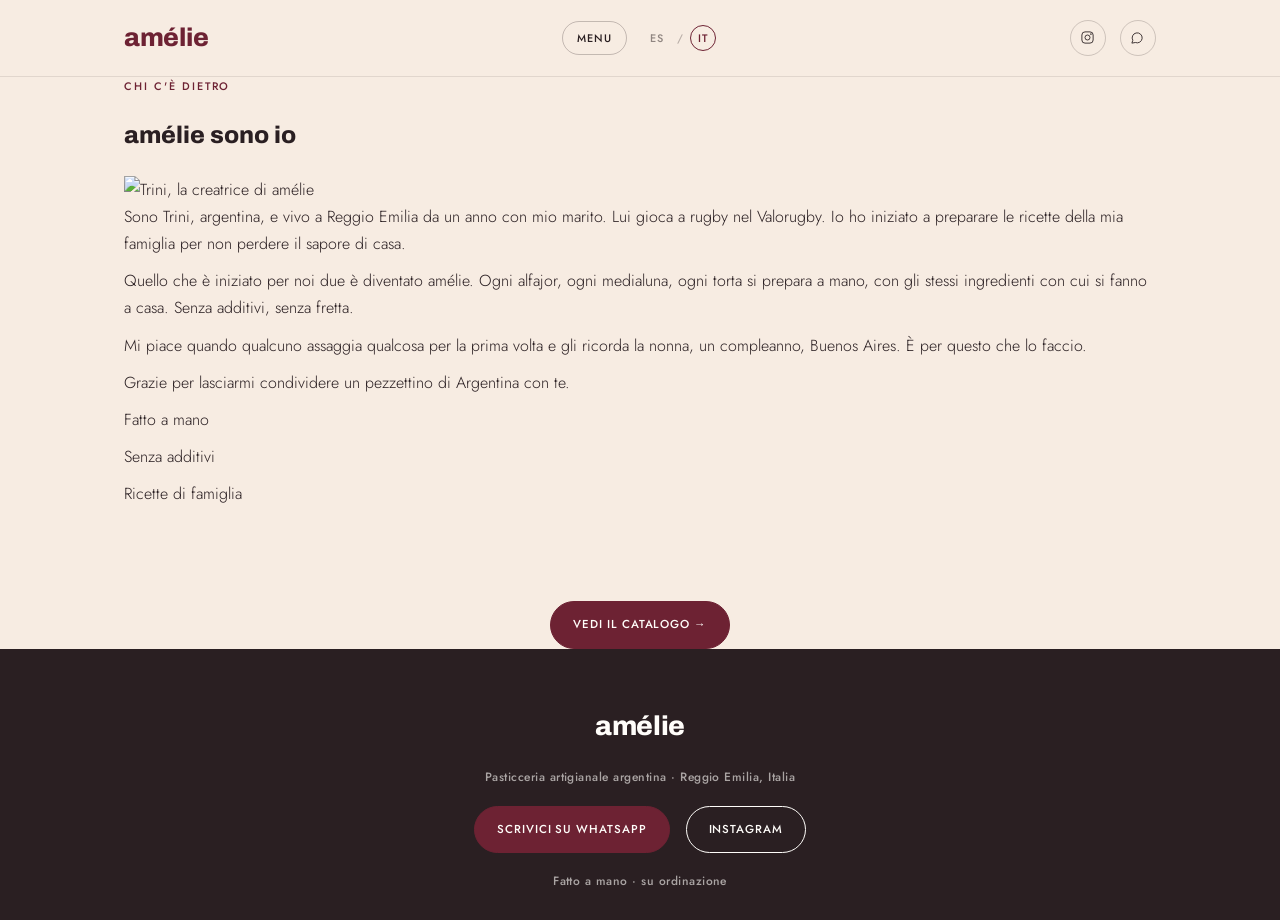
==== chi-siamo.html @ e8202a71 "Add files via upload" ====
<!DOCTYPE html>
<html lang="it">
<head>
<meta charset="UTF-8">
<meta name="viewport" content="width=device-width, initial-scale=1.0">
<title>amélie — Chi siamo</title>
<meta name="description" content="Scopri la storia dietro amélie: pasticceria artigianale argentina fatta a mano a Reggio Emilia, Italia.">
<link rel="canonical" href="https://www.amelie-argentina.com/chi-siamo.html">
<link rel="alternate" hreflang="es" href="https://www.amelie-argentina.com/nosotros.html">
<link rel="alternate" hreflang="it" href="https://www.amelie-argentina.com/chi-siamo.html">

<link rel="preconnect" href="https://fonts.googleapis.com">
<link rel="preconnect" href="https://fonts.gstatic.com" crossorigin>
<link href="https://fonts.googleapis.com/css2?family=Archivo:wght@700;800&family=Jost:wght@300;500&display=swap" rel="stylesheet">
<link rel="stylesheet" href="style.css">
<link rel="icon" type="image/svg+xml" href="favicon.svg">
</head>
<body>

<script>
  const CONFIG = {
    whatsappNumber: "393509228970",
    instagramUrl: "https://www.instagram.com/amelie.argentina.a/"
  };
  const STRINGS = { waGeneric: "Ciao! Vorrei fare una domanda." };
</script>

<header class="topbar">
  <div class="wrap">
    <a href="it.html" class="brand">amélie</a>
    <div class="top-mid">
      <div class="nav-menu-wrap">
        <button class="nav-menu-btn" id="nav-menu-btn">Menu</button>
        <nav class="nav-menu-panel" id="nav-menu-panel">
          <a href="it.html#top">Home</a>
          <a href="chi-siamo.html">Chi siamo</a>
          <a href="contatti.html">Contatti</a>
          <a href="alfajor.html">Cos'è un alfajor?</a>
          <a href="medialuna.html">Cosa sono le medialunas?</a>
        </nav>
      </div>
      <div class="lang-switch">
        <a href="nosotros.html">ES</a>
        <span class="sep">/</span>
        <a href="chi-siamo.html" class="active">IT</a>
      </div>
    </div>
    <div class="top-actions">
      <a class="icon-link" id="ig-link" href="#" target="_blank" rel="noopener" aria-label="Instagram">
        <svg viewBox="0 0 24 24" fill="none" stroke-width="1.4"><rect x="3" y="3" width="18" height="18" rx="5"/><circle cx="12" cy="12" r="4"/><circle cx="17.5" cy="6.5" r="0.6" fill="currentColor"/></svg>
      </a>
      <a class="icon-link" id="wa-link-top" href="#" target="_blank" rel="noopener" aria-label="WhatsApp">
        <svg viewBox="0 0 24 24" fill="none" stroke-width="1.4"><path d="M3 21l1.5-4.5A8 8 0 1 1 8.5 20L3 21z"/></svg>
      </a>
    </div>
  </div>
</header>

<section class="page-hero">
  <div class="wrap">
    <p class="eyebrow">Chi c'è dietro</p>
    <h1>amélie sono io</h1>
  </div>
</section>

<section class="content">
  <div class="wrap about-grid">
    <div class="about-photo">
      <img src="img/trini.jpg" alt="Trini, la creatrice di amélie">
    </div>
    <div class="content-inner">
      <p>Sono Trini, argentina, e vivo a Reggio Emilia da un anno con mio marito. Lui gioca a rugby nel Valorugby. Io ho iniziato a preparare le ricette della mia famiglia per non perdere il sapore di casa.</p>
      <p>Quello che è iniziato per noi due è diventato amélie. Ogni alfajor, ogni medialuna, ogni torta si prepara a mano, con gli stessi ingredienti con cui si fanno a casa. Senza additivi, senza fretta.</p>
      <p>Mi piace quando qualcuno assaggia qualcosa per la prima volta e gli ricorda la nonna, un compleanno, Buenos Aires. È per questo che lo faccio.</p>
      <p class="about-signoff">Grazie per lasciarmi condividere un pezzettino di Argentina con te.</p>
    </div>
  </div>

  <div class="wrap values-row">
    <div class="value-item"><p>Fatto a mano</p></div>
    <div class="value-item"><p>Senza additivi</p></div>
    <div class="value-item"><p>Ricette di famiglia</p></div>
  </div>
</section>

<div class="flourish"></div>

<section class="content" style="padding-top:0;">
  <div class="wrap" style="text-align:center;">
    <a class="btn btn-caramelo" href="it.html#medialunas">Vedi il catalogo →</a>
  </div>
</section>

<footer>
  <div class="wrap">
    <a href="it.html" class="brand">amélie</a>
    <p>Pasticceria artigianale argentina · Reggio Emilia, Italia</p>
    <div class="footer-links">
      <a class="btn btn-caramelo" id="wa-link-footer" target="_blank" rel="noopener" href="#">Scrivici su WhatsApp</a>
      <a class="btn btn-light" id="ig-link-footer" target="_blank" rel="noopener" href="#">Instagram</a>
    </div>
    <p>Fatto a mano · su ordinazione</p>
  </div>
</footer>

<script src="site-links.js"></script>
<script src="nav.js"></script>
</body>
</html>
---- style.css ----
:root{
  /* ---- sistema de marca amélie v1 ---- */
  --crema: #F7ECE2;
  --crema-oscuro: #F0DCD0;
  --papel: #FFFDFA;
  --tinta: #2A1F22;
  --borgona: #6D2233;
  --rosa-oscuro: #A35563;
  --rosa-viejo: #D9A7A2;
  --verde: #2F4A3C;

  --display: 'Archivo', sans-serif;   /* titulares: 800 Black siempre */
  --body: 'Jost', sans-serif;         /* texto corrido: 300 light */
  --mono: 'Jost', sans-serif;         /* etiquetas/precios: 500 medium, versalitas, tracking amplio */

  --max-w: 1080px;
}

*{ box-sizing: border-box; }
html{ scroll-behavior: smooth; }
body{
  margin:0;
  background: var(--crema);
  color: var(--tinta);
  font-family: var(--body);
  font-weight: 300;
  line-height: 1.7;
  -webkit-font-smoothing: antialiased;
}
img{ max-width:100%; display:block; }
a{ color:inherit; }
p{ margin:0 0 10px; }

.wrap{ max-width: var(--max-w); margin:0 auto; padding: 0 24px; }

/* ---------- rayas: el patrón de marca ---------- */
.rayas{
  background-color: var(--crema);
  background-image: repeating-linear-gradient(90deg, var(--rosa-viejo) 0 4px, transparent 4px 22px);
}
.rayas-suave{
  background-color: var(--crema);
  background-image: repeating-linear-gradient(90deg, var(--crema-oscuro) 0 8px, transparent 8px 30px);
}
.rayas-oscuro{
  background-color: var(--borgona);
  background-image: repeating-linear-gradient(90deg, var(--rosa-oscuro) 0 4px, transparent 4px 22px);
}

/* ---------- topbar ---------- */
.topbar{
  position: sticky; top:0; z-index: 50;
  background: rgba(247,236,226,0.94);
  backdrop-filter: blur(6px);
  border-bottom: 1px solid rgba(42,31,34,0.1);
}
.topbar .wrap{
  display:flex; align-items:center; justify-content:space-between;
  padding-top:16px; padding-bottom:16px;
}
.brand{
  font-family: var(--display);
  font-weight: 800;
  font-style: normal;
  text-transform: lowercase;
  font-size: 1.6rem;
  letter-spacing: -0.01em;
  text-decoration: none;
  color: var(--borgona);
}
.top-mid{ display:flex; align-items:center; gap:16px; }

.nav-menu-wrap{ position:relative; }
.nav-menu-btn{
  font-family: var(--mono); font-weight:500; font-size:0.68rem; letter-spacing:0.08em; text-transform:uppercase;
  background:none; border:1px solid rgba(42,31,34,0.25); border-radius:999px; padding:8px 14px;
  cursor:pointer; color:var(--tinta); transition: all .2s ease;
}
.nav-menu-btn:hover{ border-color:var(--borgona); color:var(--borgona); }
.nav-menu-panel{
  display:none; position:absolute; top:calc(100% + 10px); left:0;
  background:var(--papel); border:1px solid rgba(42,31,34,0.12); border-radius:8px;
  box-shadow:0 14px 30px rgba(42,31,34,0.15); min-width:200px; padding:8px; z-index:60;
  flex-direction:column; gap:2px;
}
.nav-menu-panel.open{ display:flex; }
.nav-menu-panel a{
  text-decoration:none; color:var(--tinta); font-family:var(--body); font-weight:300; font-size:0.9rem;
  padding:10px 12px; border-radius:6px; transition: background .15s ease;
}
.nav-menu-panel a:hover{ background: var(--crema-oscuro); color:var(--borgona); }
.lang-switch{ display:flex; align-items:center; gap:6px; font-family: var(--mono); font-weight:500; font-size: 0.68rem; letter-spacing:0.1em; text-transform:uppercase; }
.lang-switch a{ text-decoration:none; opacity:0.5; padding:3px 7px; border-radius:999px; transition: all .2s ease; }
.lang-switch a.active{ opacity:1; border:1px solid var(--borgona); color: var(--borgona); }
.lang-switch a:hover{ opacity:1; }
.lang-switch .sep{ opacity:0.3; }

.top-actions{ display:flex; align-items:center; gap:14px; }
.icon-link{
  display:flex; align-items:center; justify-content:center;
  width:36px; height:36px; border-radius:50%;
  border:1px solid rgba(42,31,34,0.2);
  transition: all .2s ease;
}
.icon-link:hover{ background:var(--borgona); border-color:var(--borgona); }
.icon-link:hover svg{ stroke:var(--papel); }
.icon-link svg{ width:15px; height:15px; stroke:var(--tinta); transition: stroke .2s ease; }

/* ---------- hero (portada estilo sistema de marca) ---------- */
.hero{
  position:relative;
  min-height: 100vh;
  display:flex; align-items:center;
  color: var(--papel);
  padding: 70px 0;
    background: var(--borgona);

}
.hero-content{
  position:relative; z-index:2; text-align:left;
  max-width: 640px; width:100%;
  margin: 0; padding-left: 6vw;
}

.hero-bar{
  display:block;
  width: min(340px, 55vw);
  height: 7px;
  background: var(--rosa-viejo);
  margin: 28px 0 32px;

}

  .hero h1{
  font-family: var(--display); font-weight:800; font-style:normal;
  text-transform:lowercase; letter-spacing:-0.04em;
  font-size: clamp(3rem, 17vw, 132px); line-height:0.85; margin:0;

}
.hero-tagline-caps{
  font-family: var(--body); font-weight:300; text-transform:uppercase;
  letter-spacing:0.24em; font-size: 18px;
  margin: 0 0 14px; color: var(--crema);
}
.hero-location{
  font-family: var(--body); font-weight:300; text-transform:uppercase;
  letter-spacing:0.24em; font-size: 13px; opacity:0.85; margin:0; color: var(--rosa-viejo);
}
/* ---------- divisores de rayas (reemplazan al filete anterior) ---------- */
.flourish{
  height: 26px; max-width: 880px; margin: 34px auto; padding: 0 24px;
  background-color: var(--crema);
  background-image: repeating-linear-gradient(90deg, var(--rosa-viejo) 0 4px, transparent 4px 22px);
  background-clip: content-box;
  opacity:0; transform: scaleX(0.9);
  transition: opacity .6s ease, transform .6s ease;
}
.flourish.in-view{ opacity:1; transform: scaleX(1); }

/* ---------- section headers ---------- */
.eyebrow{
  font-family: var(--mono); font-weight:500; font-size:0.68rem; letter-spacing:0.18em; text-transform:uppercase;
  color: var(--borgona); margin:0 0 10px;
}
h1,h2,h3,h4{ font-weight:800; font-family: var(--display); }

/* ---------- match day (ahora en borgoña, no en verde — el verde es solo acento) ---------- */
.matchday{
  background: var(--borgona);
  color: var(--papel);
  margin: 10px 0 0;
}
.matchday .wrap{ padding: 60px 24px; }
.matchday-grid{
  display:grid; grid-template-columns: auto 1fr; gap: 30px; align-items:start;
}
.matchday-icon{ width:48px; height:48px; flex-shrink:0; margin-top:4px; }
.matchday-icon svg{ width:100%; height:100%; stroke: var(--verde); fill: var(--crema); stroke-width:1.1; }
.matchday .eyebrow{ color: var(--rosa-viejo); opacity:1; }
.matchday h2{
  font-family: var(--display); font-weight:800; text-transform:lowercase;
  font-size: clamp(1.8rem, 4vw, 2.4rem); margin:0 0 16px; line-height:1.15;
}
.matchday p{ max-width: 580px; opacity:0.92; font-weight:300; }
.matchday-offer{
  display:flex; gap:18px; flex-wrap:wrap; margin: 20px 0 26px;
}
.offer-chip{
  border:1px solid rgba(255,253,250,0.35); border-radius:10px;
  padding: 12px 16px; min-width:190px;
}
.offer-chip .k{ font-family:var(--mono); font-weight:500; font-size:0.62rem; letter-spacing:0.1em; opacity:0.8; text-transform:uppercase; }
.offer-chip .v{ font-family:var(--display); font-weight:800; font-size:1.1rem; margin-top:4px; }

/* ---------- buttons ---------- */
.btn{
  display:inline-flex; align-items:center; gap:8px;
  font-family: var(--mono); font-weight:500; font-size:0.72rem; letter-spacing:0.08em; text-transform:uppercase;
  padding: 13px 22px; border-radius: 999px; text-decoration:none;
  border:1px solid currentColor; transition: all .2s ease; cursor:pointer;
  background:none;
}
.btn-dark{ background: var(--tinta); color: var(--papel); border-color: var(--tinta); }
.btn-dark:hover{ background: var(--borgona); border-color: var(--borgona); }
.btn-light{ background: transparent; color: var(--papel); }
.btn-light:hover{ background: rgba(255,253,250,0.15); }
.btn-caramelo{ background: var(--borgona); color: var(--papel); border-color: var(--borgona); }
.btn-caramelo:hover{ background: var(--rosa-oscuro); border-color: var(--rosa-oscuro); }
.btn:disabled{ opacity:0.4; cursor:not-allowed; }

/* ---------- catalog ---------- */
.catalog-intro{ text-align:center; padding: 10px 24px 35px; }
.catalog-intro h2{
  font-family: var(--display); font-weight:800; text-transform:lowercase;
  font-size: clamp(2.1rem,5vw,3rem); margin: 0 0 12px;
}
.catalog-intro p{ max-width:480px; margin: 0 auto; opacity:0.7; font-weight:300; }

section.category{ padding: 50px 0; }


.cat-head{ margin-bottom: 30px; }
.cat-head h3{
  font-family: var(--display); font-weight:800; text-transform:lowercase;
  font-size: clamp(1.9rem, 4vw, 2.4rem); margin:0;
}

.card-grid{
  display:grid; grid-template-columns: repeat(auto-fit, minmax(240px,1fr));
  gap: 22px;
}
.pcard{
  background: var(--papel);
  border: 1px solid rgba(42,31,34,0.1);
  border-radius: 4px;
  overflow:hidden;
  display:flex; flex-direction:column;
  opacity:0; transform: translateY(16px);
  transition: opacity .6s ease, transform .6s ease, box-shadow .25s ease, border-color .25s ease;
}
.pcard.in-view{ opacity:1; transform:translateY(0); }
.pcard:hover{ box-shadow: 0 14px 30px rgba(42,31,34,0.1); border-color: rgba(109,34,51,0.25); }
.pcard-photo{ aspect-ratio: 4/3; overflow:hidden; background: var(--crema-oscuro); }
.pcard-photo img{ width:100%; height:100%; object-fit:cover; transition: transform .5s ease; }
.pcard:hover .pcard-photo img{ transform: scale(1.03); }
.pcard-body{ padding: 20px 22px 22px; display:flex; flex-direction:column; gap:8px; flex:1; }
.pcard-title{ font-family: var(--display); font-weight:700; font-size:1.25rem; margin:0; }
.pcard-sub{ font-family: var(--mono); font-weight:500; font-size:0.65rem; letter-spacing:0.06em; color: var(--borgona); text-transform:uppercase; }
.pcard-desc{ font-size:0.88rem; opacity:0.78; margin:0; font-weight:300; }
.pcard-foot{
  margin-top:auto; padding-top:14px; border-top:1px solid rgba(42,31,34,0.1);
  display:flex; align-items:center; justify-content:space-between; gap:10px;
}
.price{ font-family: var(--mono); font-weight:700; font-size:1.05rem; color: var(--borgona); }

.add-btn{
  font-family: var(--mono); font-weight:500; font-size:0.65rem; letter-spacing:0.06em; text-transform:uppercase;
  background:none; border:1px solid var(--tinta); border-radius:999px; padding:8px 14px;
  cursor:pointer; transition: all .2s ease; color: var(--tinta);
}
.add-btn:hover{ background: var(--tinta); color: var(--papel); }
.add-btn.added{ background: var(--verde); border-color: var(--verde); color: var(--papel); }

/* featured card (medialunas) */
.pcard-featured{
  grid-column: 1 / -1;
  display:grid; grid-template-columns: 220px 1fr; gap:0;
  border-left: 3px solid var(--borgona);
}
.pcard-featured .pcard-photo{ aspect-ratio: auto; height:100%; }
.pcard-featured .icon-wrap{
  display:flex; align-items:center; justify-content:center; background:var(--crema-oscuro); height:100%; min-height:180px;
}
.pcard-featured .icon-wrap svg{ width:64px; height:64px; stroke: var(--borgona); fill:none; stroke-width:1; }
.pcard-featured .pcard-body{ padding:26px 26px; }
.pcard-featured .pcard-title{ font-size:1.5rem; }
.priority-tag{
  font-family: var(--mono); font-weight:500; font-size:0.6rem; letter-spacing:0.1em; text-transform:uppercase;
  color: var(--borgona); border:1px solid var(--borgona); border-radius:999px;
  padding:3px 10px; display:inline-block; margin-bottom:8px; width:fit-content;
}

/* ---------- envios ---------- */
.envios{ background: var(--papel); padding: 60px 0; margin-top:10px; }
.envios-inner{ display:grid; grid-template-columns: 1fr 1fr; gap:40px; align-items:start; }
.envios h2{
  font-family: var(--display); font-weight:800; text-transform:lowercase;
  font-size: clamp(2rem,4.5vw,2.6rem); margin:0 0 14px; line-height:1.1;
}
.envios p{ opacity:0.75; font-weight:300; max-width:420px; }
.envios-chips{ display:flex; flex-direction:column; gap:14px; }
.echip{
  border:1px solid rgba(42,31,34,0.15); border-radius:8px; padding:16px 18px;
  display:flex; justify-content:space-between; align-items:center; gap:12px;
}
.echip .k{ font-family:var(--mono); font-weight:500; font-size:0.65rem; letter-spacing:0.08em; text-transform:uppercase; opacity:0.65; }
.echip .v{ font-family: var(--display); font-weight:800; font-size:1.05rem; text-align:right; }

/* ---------- how to order ---------- */
.how{
  padding: 56px 0 40px;
  background: var(--crema-oscuro);
  border-top: 1px solid rgba(109, 34, 51, 0.15);
  border-bottom: 1px solid rgba(109, 34, 51, 0.15);
}
.how h2{
  font-family: var(--display); font-weight:800; text-transform:lowercase;
  font-size: clamp(2rem,5vw,2.6rem); text-align:center; margin:0 0 40px;
}
.steps{ display:grid; grid-template-columns: repeat(auto-fit, minmax(220px,1fr)); gap:26px; }
.step .num{ font-family: var(--mono); font-weight:500; color: var(--borgona); font-size:0.75rem; }
.step h4{ font-family: var(--display); font-weight:700; font-size:1.15rem; margin: 8px 0 8px; }
.step p{ font-size:0.88rem; opacity:0.75; margin:0; font-weight:300; }

/* ---------- cart ---------- */
.cart-fab{
  position: fixed; bottom:22px; right:22px; z-index:80;
  background: var(--borgona); color: var(--papel);
  border:none; border-radius:999px; padding:14px 20px;
  display:flex; align-items:center; gap:9px; cursor:pointer;
  font-family: var(--mono); font-weight:500; font-size:0.72rem; letter-spacing:0.05em; text-transform:uppercase;
  box-shadow: 0 10px 26px rgba(42,31,34,0.35);
  transition: background .2s ease, transform .2s ease;
}
.cart-fab:hover{ background: var(--rosa-oscuro); }
.cart-fab svg{ width:16px; height:16px; stroke: var(--papel); fill:none; stroke-width:1.5; }
.cart-count{
  background: var(--rosa-viejo); color: var(--tinta); border-radius:999px;
  min-width:18px; height:18px; font-size:0.65rem; display:flex; align-items:center; justify-content:center;
  padding:0 5px; font-weight:500;
}

.cart-overlay{
  position: fixed; inset:0; background: rgba(42,31,34,0.5); z-index:90;
  opacity:0; pointer-events:none; transition: opacity .25s ease;
}
.cart-overlay.open{ opacity:1; pointer-events:all; }

.cart-panel{
  position: fixed; right:0; top:0; bottom:0; width: min(380px, 92vw); z-index:91;
  background: var(--papel); box-shadow: -14px 0 30px rgba(42,31,34,0.15);
  transform: translateX(100%); transition: transform .3s ease;
  display:flex; flex-direction:column;
}
.cart-panel.open{ transform: translateX(0); }
.cart-head{ padding:22px 22px 14px; border-bottom:1px solid rgba(42,31,34,0.1); display:flex; justify-content:space-between; align-items:center; }
.cart-head h3{ font-family: var(--display); font-weight:800; text-transform:lowercase; font-size:1.3rem; margin:0; }
.cart-close{ background:none; border:none; cursor:pointer; font-family:var(--mono); font-size:0.9rem; opacity:0.6; }
.cart-close:hover{ opacity:1; }

.cart-form-wrap{ display:none; flex-direction:column; gap:12px; padding: 6px 0 16px; border-bottom:1px dashed rgba(42,31,34,0.15); margin-bottom: 6px; }
.cart-field{ display:flex; flex-direction:column; gap:5px; }
.cart-field span{
  font-family: var(--mono); font-weight:500; font-size:0.6rem; letter-spacing:0.06em; text-transform:uppercase; opacity:0.6;
}
.cart-field input, .cart-field select, .cart-field textarea{
  font-family: var(--body); font-size:0.86rem; padding:9px 10px;
  border:1px solid rgba(42,31,34,0.25); border-radius:4px;
  background: var(--crema); color: var(--tinta); resize: vertical;
}
.cart-field input:focus, .cart-field select:focus, .cart-field textarea:focus{
  outline:none; border-color: var(--borgona);
}
.cart-error{ font-size:0.76rem; color: var(--borgona); margin:0; min-height: 1em; font-weight:400; }
.cart-items{ flex:1; overflow-y:auto; padding: 10px 22px; }
.cart-empty{ opacity:0.5; font-size:0.88rem; padding: 30px 0; text-align:center; }
.cart-item{ display:flex; justify-content:space-between; align-items:center; gap:10px; padding:14px 0; border-bottom:1px dashed rgba(42,31,34,0.15); }
.cart-item-name{ font-size:0.9rem; font-weight:400; }
.cart-item-price{ font-family:var(--mono); font-size:0.75rem; opacity:0.6; }
.qty-controls{ display:flex; align-items:center; gap:8px; }
.qty-controls button{
  width:22px; height:22px; border-radius:50%; border:1px solid var(--tinta); background:none;
  font-family:var(--mono); cursor:pointer; display:flex; align-items:center; justify-content:center; font-size:0.8rem;
}
.qty-controls button:hover{ background: var(--tinta); color: var(--papel); }
.qty-num{ font-family:var(--mono); font-size:0.85rem; min-width:16px; text-align:center; }
.cart-foot{ padding: 18px 22px 24px; border-top:1px solid rgba(42,31,34,0.1); }
.cart-total{ display:flex; justify-content:space-between; font-family:var(--mono); font-weight:500; font-size:0.95rem; margin-bottom:14px; }
.cart-foot .btn{ width:100%; justify-content:center; }
.cart-foot .btn-clear{ width:100%; justify-content:center; margin-top:10px; background:none; color:var(--tinta); border-color:rgba(42,31,34,0.3); }

/* ---------- popup de selección de idioma ---------- */
.lang-select-overlay{
  position: fixed; inset:0; z-index:200;
  background: rgba(42,31,34,0.78);
  display:flex; align-items:center; justify-content:center; padding:20px;
}
.lang-select-overlay.hidden{ display:none; }
.lang-select-modal{
  background: var(--papel); border-radius:8px; padding:44px 32px 36px;
  max-width:340px; width:100%; text-align:center;
  box-shadow: 0 30px 70px rgba(42,31,34,0.4);
}
.lang-select-modal .brand-mark{
  font-family: var(--display); font-weight:800; text-transform:lowercase;
  color: var(--borgona);
  font-size:2rem; display:block; margin-bottom:8px;
}
.lang-select-modal p{ font-size:0.88rem; opacity:0.7; margin:0 0 26px; font-weight:300; }
.lang-select-buttons{ display:flex; flex-direction:column; gap:12px; }
.lang-select-buttons button{
  font-family: var(--mono); font-weight:500; font-size:0.78rem; letter-spacing:0.06em; text-transform:uppercase;
  padding:14px 20px; border-radius:999px; cursor:pointer; border:1px solid var(--tinta);
  background:none; color:var(--tinta); transition: all .2s ease;
}
.lang-select-buttons button:hover{ background: var(--tinta); color: var(--papel); }
.lang-select-buttons button.primary{ background: var(--borgona); border-color: var(--borgona); color: var(--papel); }
.lang-select-buttons button.primary:hover{ background: var(--rosa-oscuro); border-color: var(--rosa-oscuro); }

/* ---------- footer ---------- */
footer{ background: var(--tinta); color: var(--papel); padding: 54px 0 28px; }
footer .wrap{ display:flex; flex-direction:column; align-items:center; gap:18px; text-align:center; }
footer .brand{ color: var(--papel); font-size:1.7rem; }
.footer-links{ display:flex; gap:16px; flex-wrap:wrap; justify-content:center; }
footer p{ font-size:0.75rem; opacity:0.6; margin:0; font-family:var(--mono); font-weight:500; letter-spacing:0.04em; }

@media (max-width: 760px){
  .envios-inner{ grid-template-columns: 1fr; }
  .pcard-featured{ grid-template-columns: 1fr; }
  .pcard-featured .icon-wrap{ min-height:120px; }
}
@media (max-width: 640px){
  .matchday-grid{ grid-template-columns: 1fr; }
  .matchday-icon{ width:38px; height:38px; }
  .lang-switch{ display:none; }
}

@media (prefers-reduced-motion: reduce){
  *{ animation: none !important; transition: none !important; }
  .pcard, .flourish{ opacity:1 !important; transform:none !important; }
}

/* ---------- ingredientes (info + modal) ---------- */
.title-row{
  display:flex; align-items:center; justify-content:space-between; gap:10px;
}
.info-btn{
  width:22px; height:22px; border-radius:50%; flex-shrink:0;
  border:1px solid rgba(42,31,34,0.35); background:none;
  display:flex; align-items:center; justify-content:center;
  font-family: var(--mono); font-weight:500; font-size:0.68rem; color: var(--tinta);
  cursor:pointer; opacity:0.6; transition: all .2s ease;
}
.info-btn:hover{ opacity:1; border-color: var(--borgona); color: var(--borgona); }

.ing-overlay{
  position: fixed; inset:0; background: rgba(42,31,34,0.5); z-index:95;
  opacity:0; pointer-events:none; transition: opacity .2s ease;
}
.ing-overlay.open{ opacity:1; pointer-events:all; }

.ing-modal{
  position: fixed; top:50%; left:50%; transform: translate(-50%,-46%);
  width: min(360px, 88vw); background: var(--papel); border-radius:6px;
  z-index:96; padding: 28px 28px 24px; box-shadow: 0 24px 50px rgba(42,31,34,0.28);
  opacity:0; pointer-events:none; transition: opacity .2s ease, transform .2s ease;
}
.ing-modal.open{ opacity:1; pointer-events:all; transform: translate(-50%,-50%); }
.ing-modal .ing-eyebrow{
  font-family: var(--mono); font-weight:500; font-size:0.62rem; letter-spacing:0.14em; text-transform:uppercase;
  color: var(--borgona); margin:0 0 10px;
}
.ing-modal h4{
  font-family: var(--display); font-weight:800; text-transform:lowercase;
  font-size:1.3rem; margin:0 0 12px;
}
.ing-modal p.ing-text{ font-size:0.9rem; opacity:0.8; font-weight:300; margin:0; line-height:1.6; }
.ing-close{
  position:absolute; top:14px; right:16px; background:none; border:none; cursor:pointer;
  font-family: var(--mono); opacity:0.5; font-size:0.9rem;
}
.ing-close:hover{ opacity:1; }

/* popup de "faltan datos" del carrito — reusa el estilo del modal de ingredientes */
#field-error-list{ margin:8px 0 0; padding-left:20px; font-size:0.9rem; opacity:0.85; line-height:1.6; font-weight:300; }

.stock-link{
  display: inline-flex;
  align-items: center;
  gap: 8px;
  font-family: var(--mono);
  font-weight:500;
  font-size: 0.7rem;
  letter-spacing: 0.05em;
  text-transform: uppercase;
  text-decoration: none;
  color: var(--borgona);
  background: var(--papel);
  border: 1px solid var(--borgona);
  border-radius: 999px;
  padding: 9px 16px;
  transition: all .2s ease;
}
.stock-link::before{
  content: '';
  width: 7px;
  height: 7px;
  border-radius: 50%;
  background: var(--verde);
  flex-shrink: 0;
  animation: stock-pulse 1.8s ease-in-out infinite;
}
.stock-link:hover{
  background: var(--borgona);
  color: var(--papel);
}
.stock-link:hover::before{
  background: var(--papel);
}
@keyframes stock-pulse{
  0%, 100% { opacity: 0.35; }
  50% { opacity: 1; }
}

.cat-head + .stock-link{ margin-bottom: 26px; }
.pcard-foot + .stock-link{ margin-top: 14px; }
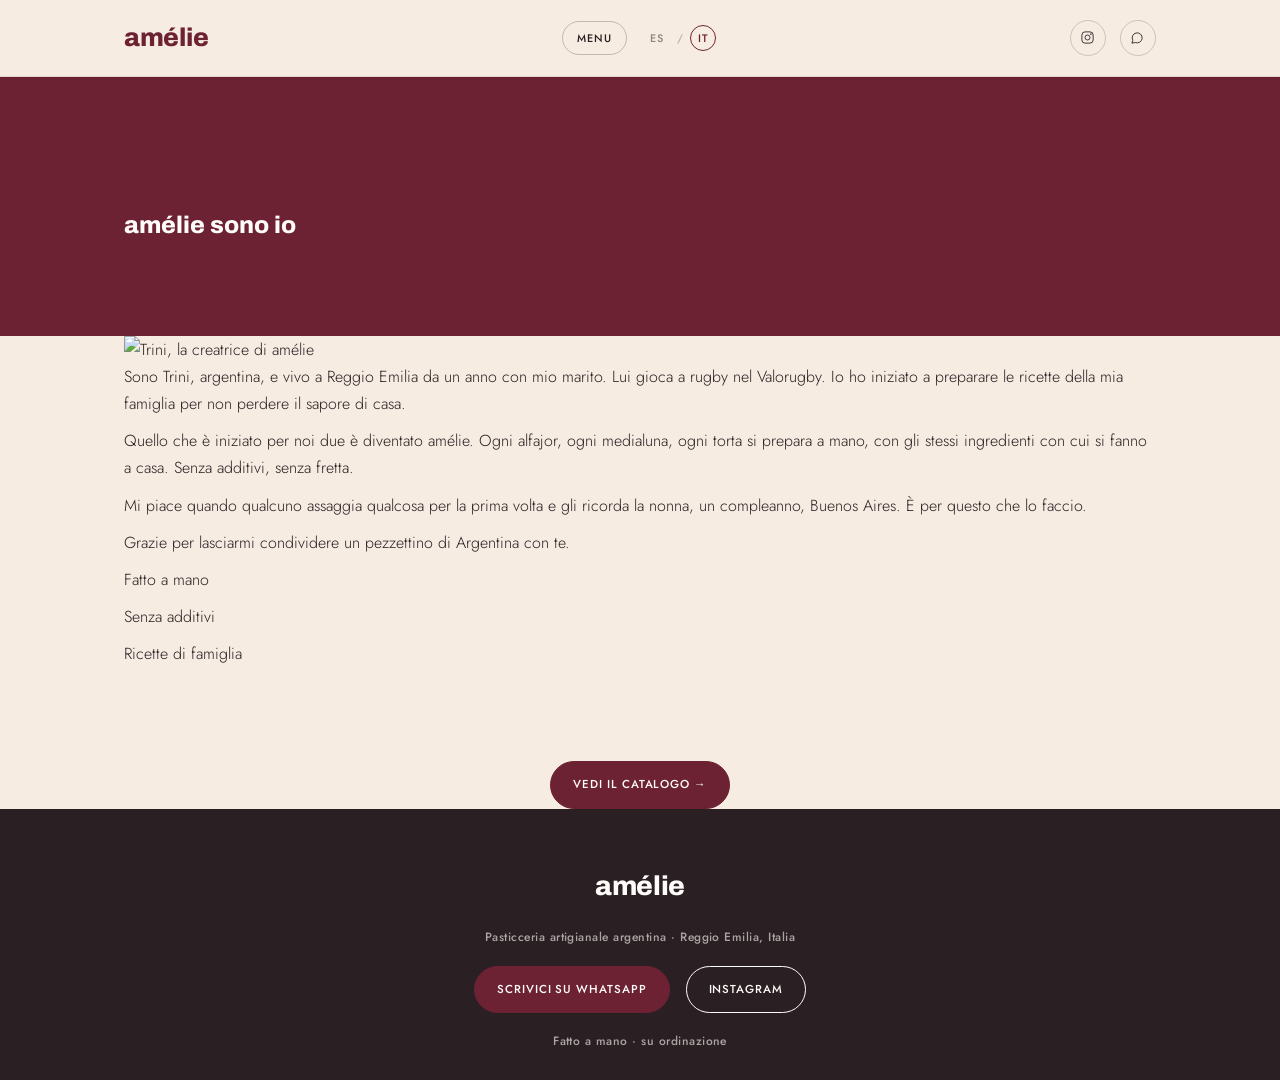
==== commit 25a73825: "Update chi-siamo.html" ====
--- a/chi-siamo.html
+++ b/chi-siamo.html
@@ -85,7 +85,7 @@
 
 <div class="flourish"></div>
 
-<section class="content" style="padding-top:0;">
+<section class="content" >
   <div class="wrap" style="text-align:center;">
     <a class="btn btn-caramelo" href="it.html#medialunas">Vedi il catalogo →</a>
   </div>
--- a/style.css
+++ b/style.css
@@ -252,6 +252,12 @@
   display:flex; align-items:center; justify-content:space-between; gap:10px;
 }
 .price{ font-family: var(--mono); font-weight:700; font-size:1.05rem; color: var(--borgona); }
+
+.page-hero{
+  background: var(--borgona);
+  color: var(--papel);
+  padding: 90px 0 70px;
+}
 
 .add-btn{
   font-family: var(--mono); font-weight:500; font-size:0.65rem; letter-spacing:0.06em; text-transform:uppercase;
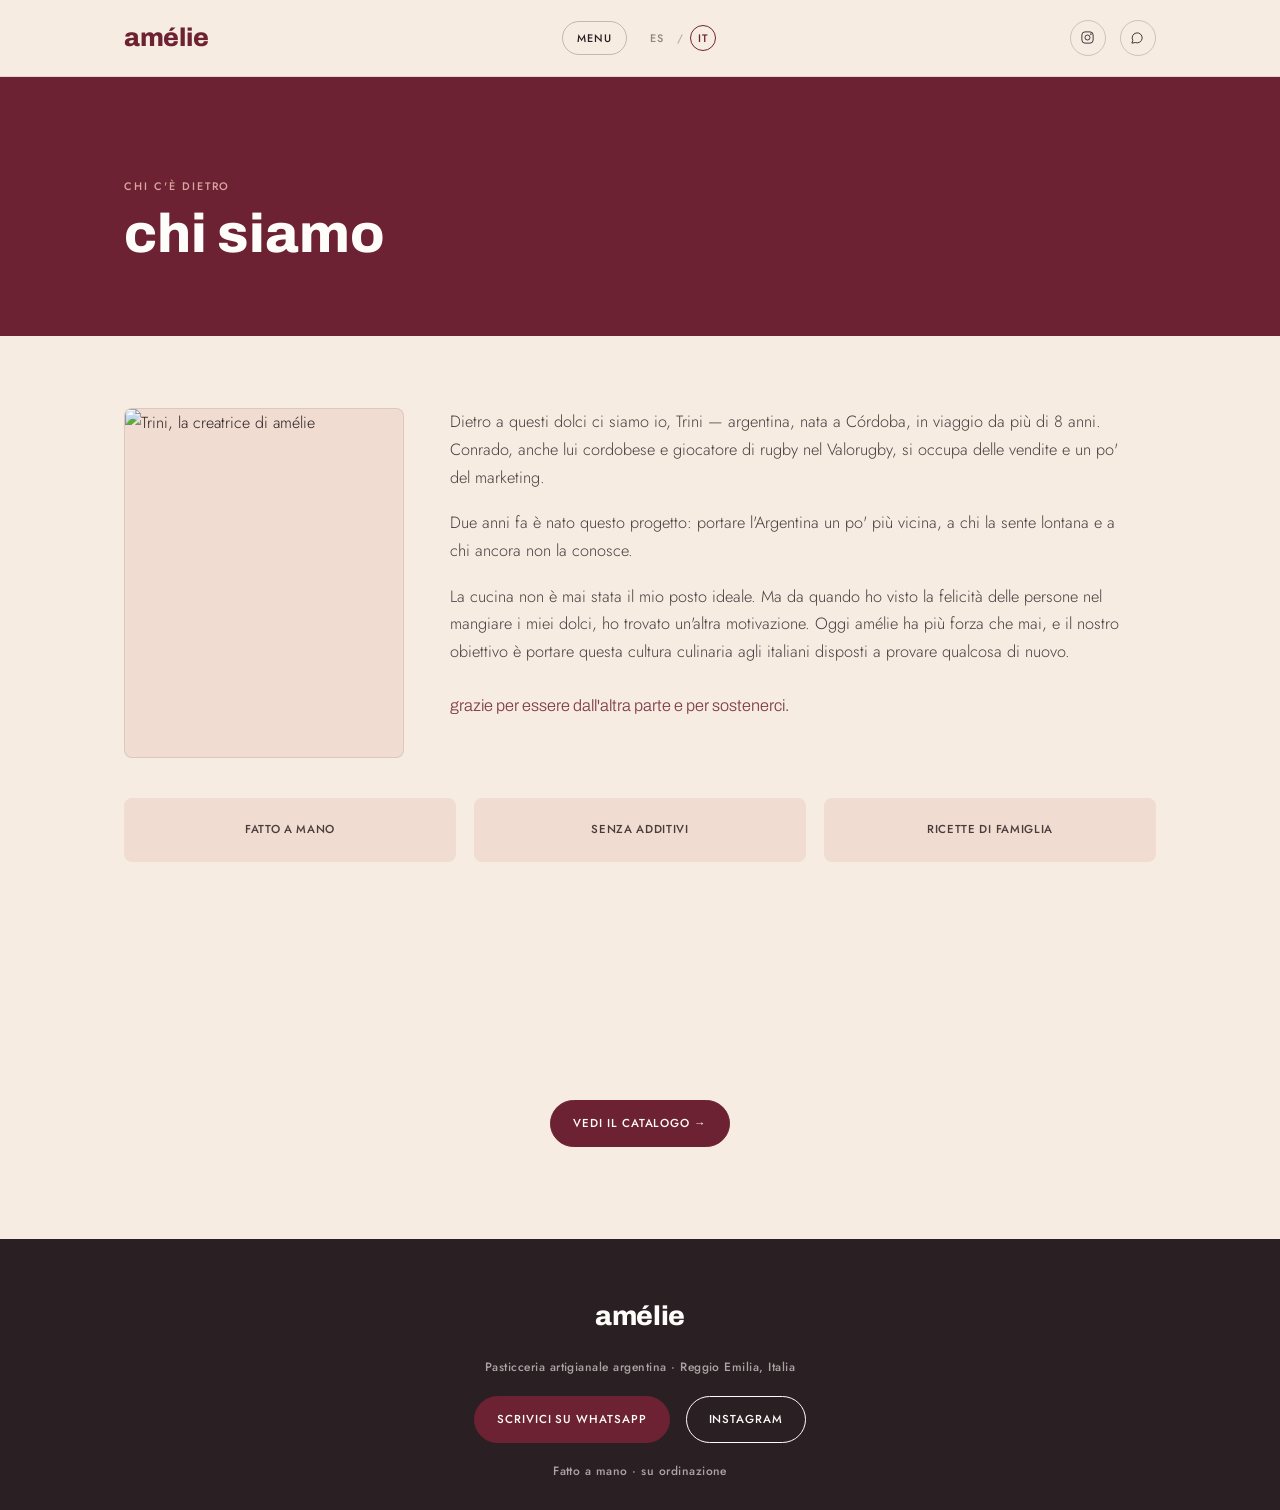
==== commit e4a674f7: "Add files via upload" ====
--- a/chi-siamo.html
+++ b/chi-siamo.html
@@ -59,7 +59,7 @@
 <section class="page-hero">
   <div class="wrap">
     <p class="eyebrow">Chi c'è dietro</p>
-    <h1>amélie sono io</h1>
+    <h1>Chi siamo</h1>
   </div>
 </section>
 
@@ -69,10 +69,10 @@
       <img src="img/trini.jpg" alt="Trini, la creatrice di amélie">
     </div>
     <div class="content-inner">
-      <p>Sono Trini, argentina, e vivo a Reggio Emilia da un anno con mio marito. Lui gioca a rugby nel Valorugby. Io ho iniziato a preparare le ricette della mia famiglia per non perdere il sapore di casa.</p>
-      <p>Quello che è iniziato per noi due è diventato amélie. Ogni alfajor, ogni medialuna, ogni torta si prepara a mano, con gli stessi ingredienti con cui si fanno a casa. Senza additivi, senza fretta.</p>
-      <p>Mi piace quando qualcuno assaggia qualcosa per la prima volta e gli ricorda la nonna, un compleanno, Buenos Aires. È per questo che lo faccio.</p>
-      <p class="about-signoff">Grazie per lasciarmi condividere un pezzettino di Argentina con te.</p>
+      <p>Dietro a questi dolci ci siamo io, Trini — argentina, nata a Córdoba, in viaggio da più di 8 anni. Conrado, anche lui cordobese e giocatore di rugby nel Valorugby, si occupa delle vendite e un po' del marketing.</p>
+      <p>Due anni fa è nato questo progetto: portare l'Argentina un po' più vicina, a chi la sente lontana e a chi ancora non la conosce.</p>
+      <p>La cucina non è mai stata il mio posto ideale. Ma da quando ho visto la felicità delle persone nel mangiare i miei dolci, ho trovato un'altra motivazione. Oggi amélie ha più forza che mai, e il nostro obiettivo è portare questa cultura culinaria agli italiani disposti a provare qualcosa di nuovo.</p>
+      <p class="about-signoff">Grazie per essere dall'altra parte e per sostenerci.</p>
     </div>
   </div>
 
@@ -85,7 +85,7 @@
 
 <div class="flourish"></div>
 
-<section class="content" >
+<section class="content">
   <div class="wrap" style="text-align:center;">
     <a class="btn btn-caramelo" href="it.html#medialunas">Vedi il catalogo →</a>
   </div>
--- a/style.css
+++ b/style.css
@@ -253,11 +253,7 @@
 }
 .price{ font-family: var(--mono); font-weight:700; font-size:1.05rem; color: var(--borgona); }
 
-.page-hero{
-  background: var(--borgona);
-  color: var(--papel);
-  padding: 90px 0 70px;
-}
+
 
 .add-btn{
   font-family: var(--mono); font-weight:500; font-size:0.65rem; letter-spacing:0.06em; text-transform:uppercase;
@@ -520,3 +516,85 @@
 
 .cat-head + .stock-link{ margin-bottom: 26px; }
 .pcard-foot + .stock-link{ margin-top: 14px; }
+
+/* ---------- páginas de contenido (nosotros, contacto, explicativas) ---------- */
+.page-hero{
+  background: var(--borgona);
+  color: var(--papel);
+  padding: 100px 0 74px;
+}
+.page-hero .eyebrow{ color: var(--rosa-viejo); }
+.page-hero h1{
+  font-family: var(--display); font-weight:800; text-transform:lowercase;
+  font-size: clamp(2.2rem, 6vw, 3.4rem); margin: 10px 0 0; line-height:1.05;
+}
+
+.content{ padding: 72px 0; }
+.content + footer{ margin-top: 20px; }
+.content-inner{ max-width: 680px; }
+.content-inner p{ opacity:0.85; font-weight:300; font-size:1.02rem; margin: 0 0 18px; }
+.content-inner h2{
+  font-family: var(--display); font-weight:800; text-transform:lowercase;
+  font-size: clamp(1.6rem, 3.5vw, 2.1rem); margin: 40px 0 16px;
+}
+.content-inner h2:first-child{ margin-top:0; }
+
+.about-grid{
+  display:grid; grid-template-columns: 280px 1fr; gap: 46px; align-items:start;
+}
+.about-photo{
+  aspect-ratio: 4/5; border-radius: 8px; overflow:hidden;
+  background: var(--crema-oscuro); border: 1px solid rgba(42,31,34,0.1);
+}
+.about-photo img{ width:100%; height:100%; object-fit:cover; }
+.about-signoff{
+  font-family: var(--display); font-weight:800; text-transform:lowercase;
+  color: var(--borgona); font-size:1.2rem; margin-top: 26px !important;
+}
+
+.values-row{
+  display:grid; grid-template-columns: repeat(auto-fit, minmax(150px,1fr));
+  gap: 18px; margin-top: 40px;
+}
+.value-item{
+  text-align:center; padding: 22px 14px; background: var(--crema-oscuro); border-radius:8px;
+}
+.value-item p{
+  font-family: var(--mono); font-weight:500; font-size:0.72rem; letter-spacing:0.06em;
+  text-transform:uppercase; margin:0; opacity:0.85;
+}
+
+.contact-card{
+  background: var(--papel); border:1px solid rgba(42,31,34,0.1); border-radius:10px;
+  padding: 32px; margin-bottom: 36px;
+}
+.contact-card .k{
+  font-family: var(--mono); font-weight:500; font-size:0.65rem; letter-spacing:0.1em;
+  text-transform:uppercase; color: var(--borgona); margin:0 0 8px;
+}
+.contact-number{
+  font-family: var(--display); font-weight:800; font-size: clamp(1.6rem, 4vw, 2.2rem);
+  margin: 0 0 20px; color: var(--tinta);
+}
+.contact-zone{
+  display:flex; gap:24px; flex-wrap:wrap; margin-top: 28px; padding-top: 24px;
+  border-top: 1px solid rgba(42,31,34,0.1);
+}
+.contact-zone div{ font-size:0.9rem; opacity:0.75; }
+.contact-zone strong{ display:block; font-family: var(--mono); font-weight:500; font-size:0.65rem; letter-spacing:0.08em; text-transform:uppercase; color: var(--borgona); margin-bottom:4px; opacity:1; }
+
+.example-grid{
+  display:grid; grid-template-columns: repeat(auto-fit, minmax(200px,1fr)); gap:18px; margin: 24px 0 8px;
+}
+.example-card{
+  background: var(--papel); border:1px solid rgba(42,31,34,0.1); border-radius:8px; overflow:hidden;
+}
+.example-card img{ width:100%; aspect-ratio:4/3; object-fit:cover; }
+.example-card .ex-body{ padding:14px 16px; }
+.example-card .ex-title{ font-family: var(--display); font-weight:700; font-size:1.05rem; margin:0 0 4px; }
+.example-card .ex-desc{ font-size:0.82rem; opacity:0.75; font-weight:300; margin:0; }
+
+@media (max-width: 700px){
+  .about-grid{ grid-template-columns: 1fr; }
+  .about-photo{ max-width:280px; margin:0 auto; }
+}
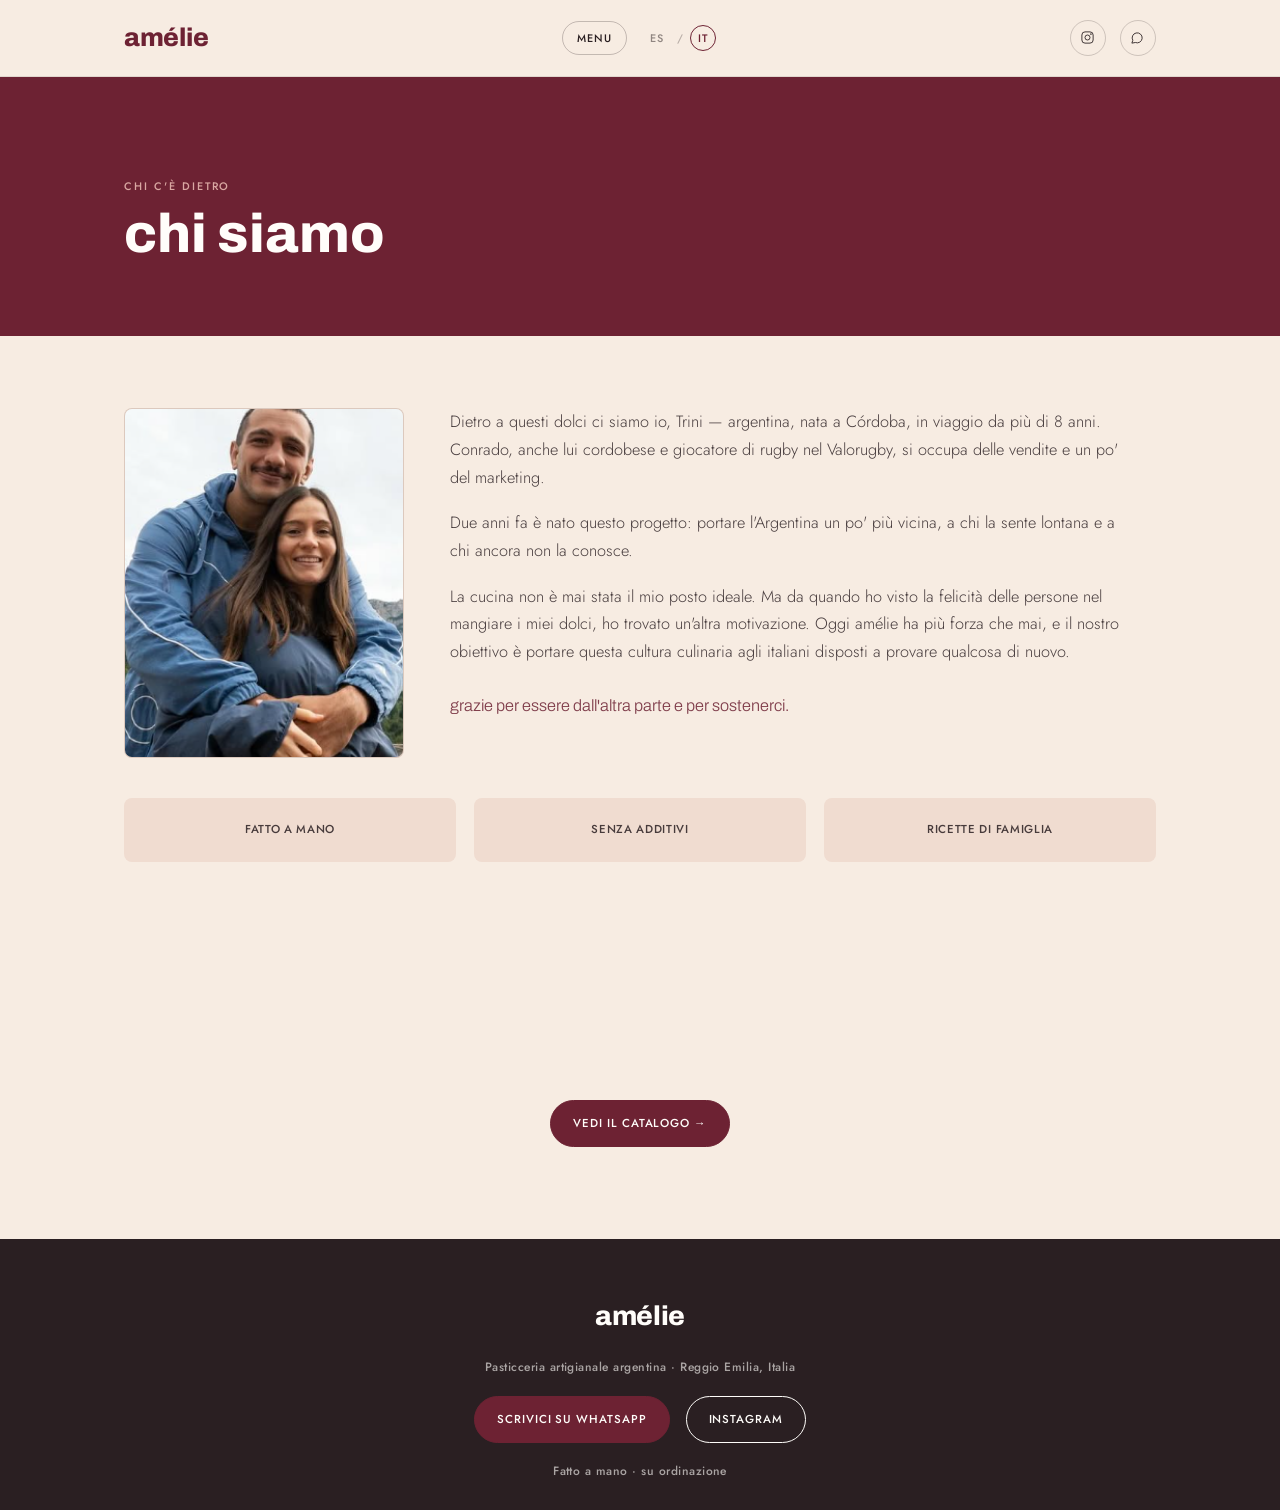
==== commit 0bd00482: "Update chi-siamo.html" ====
--- a/chi-siamo.html
+++ b/chi-siamo.html
@@ -66,7 +66,7 @@
 <section class="content">
   <div class="wrap about-grid">
     <div class="about-photo">
-      <img src="img/trini.jpg" alt="Trini, la creatrice di amélie">
+      <img src="img/Screenshot 2026-09-14 185209.png" alt="Trini, la creatrice di amélie">
     </div>
     <div class="content-inner">
       <p>Dietro a questi dolci ci siamo io, Trini — argentina, nata a Córdoba, in viaggio da più di 8 anni. Conrado, anche lui cordobese e giocatore di rugby nel Valorugby, si occupa delle vendite e un po' del marketing.</p>
